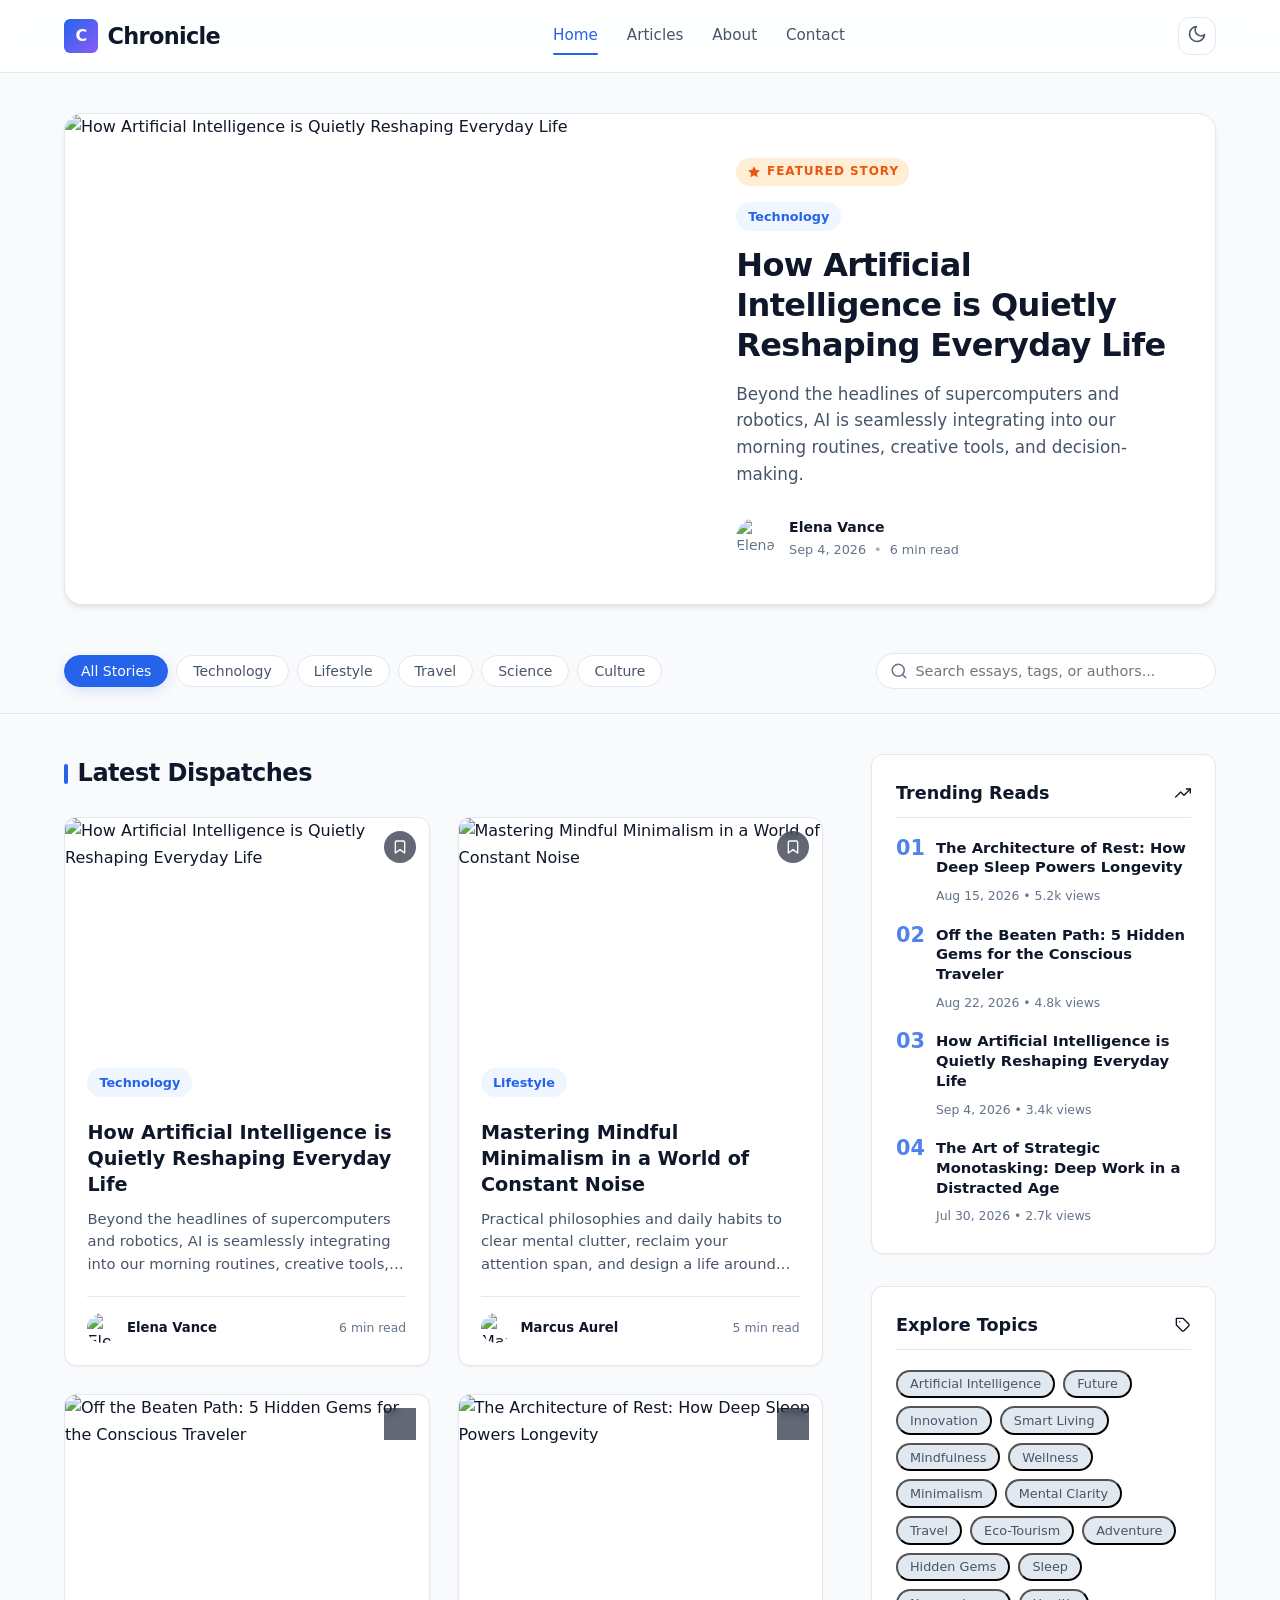
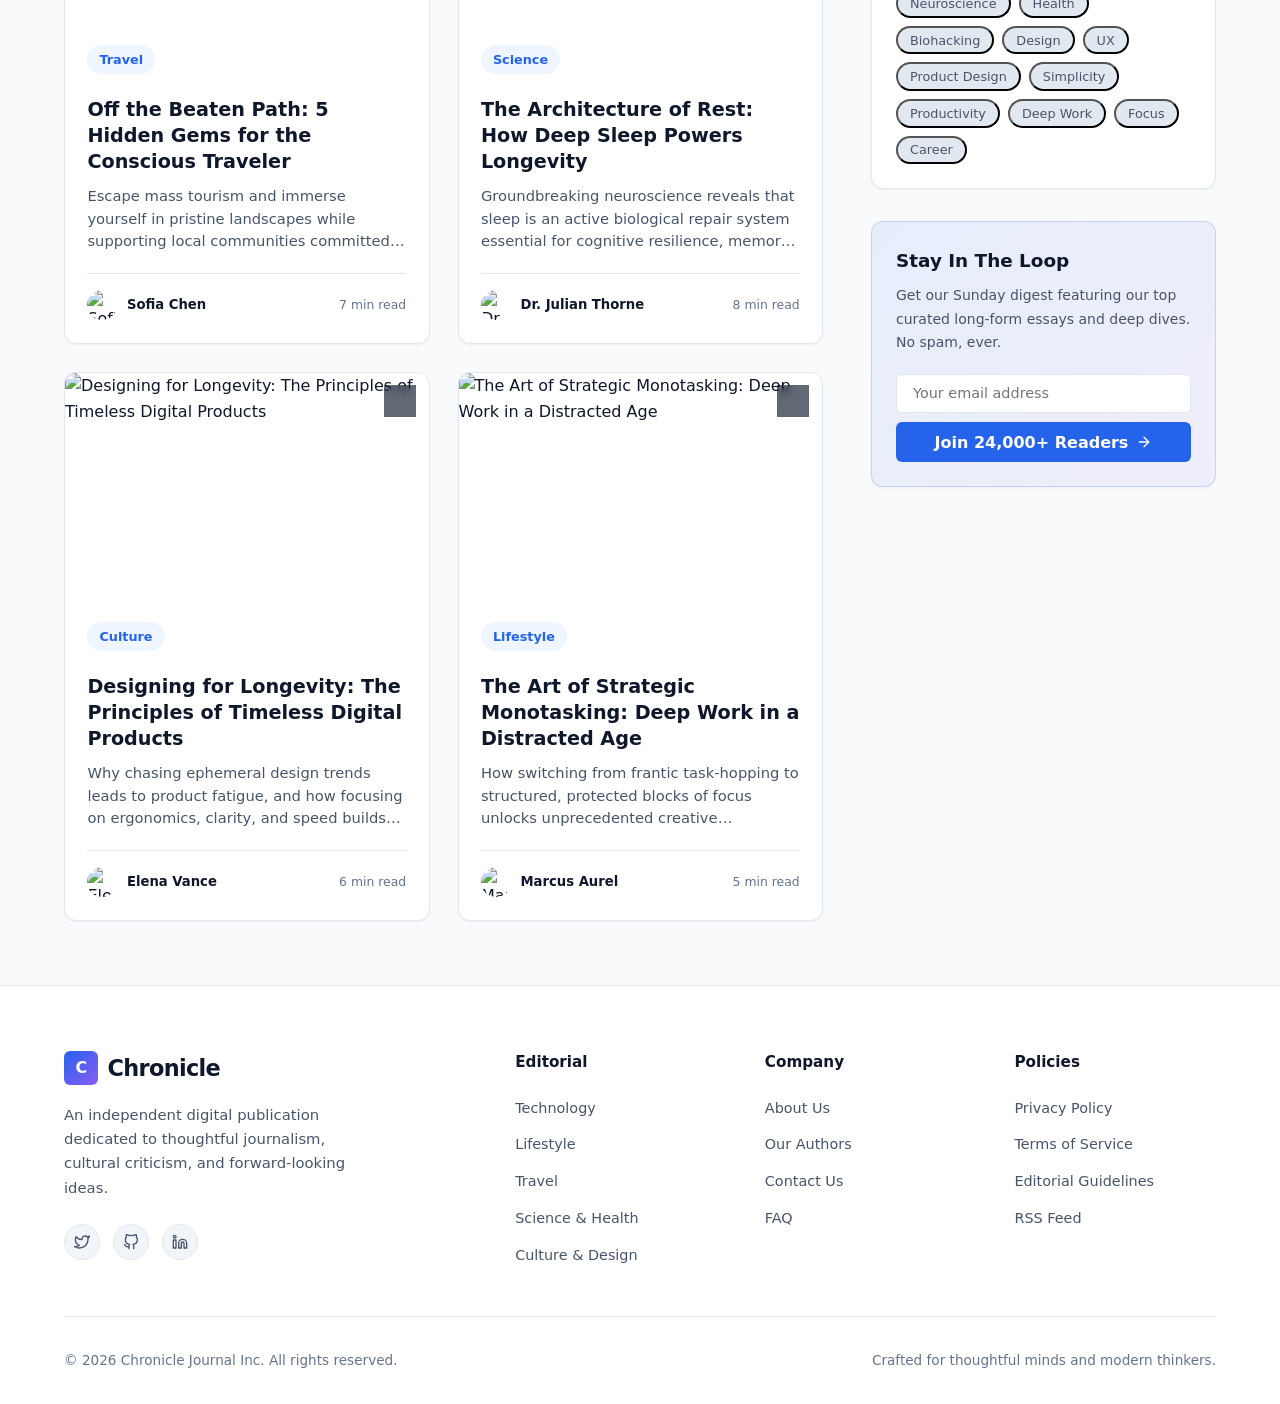
==== index.html @ 24507520 "Initial commit: Chronicle general blog website" ====
<!DOCTYPE html>
<html lang="en" data-theme="light">
<head>
  <meta charset="UTF-8" />
  <meta name="viewport" content="width=device-width, initial-scale=1.0" />
  <meta name="description" content="Chronicle — A modern digital publication exploring technology, mindful lifestyle, science, and conscious culture." />
  <title>Chronicle — Perspectives on Ideas, Culture & Future Living</title>
  <link rel="stylesheet" href="css/style.css" />
</head>
<body>
  <!-- Reading Progress Bar (Global) -->
  <div class="reading-progress-container">
    <div id="reading-progress-bar" class="reading-progress-bar"></div>
  </div>

  <!-- Site Header -->
  <header class="site-header">
    <div class="container header-inner">
      <a href="index.html" class="site-logo">
        <span class="logo-badge">C</span>
        <span>Chronicle</span>
      </a>

      <!-- Desktop & Mobile Navigation Menu -->
      <nav id="nav-menu" class="nav-menu">
        <a href="index.html" class="nav-link active">Home</a>
        <a href="#articles" class="nav-link">Articles</a>
        <a href="about.html" class="nav-link">About</a>
        <a href="contact.html" class="nav-link">Contact</a>
      </nav>

      <!-- Action Buttons -->
      <div class="header-actions">
        <!-- Theme Toggle Button -->
        <button id="theme-toggle" class="icon-btn" title="Toggle light/dark theme" aria-label="Toggle light or dark theme">
          <span class="theme-icon">
            <svg width="20" height="20" viewBox="0 0 24 24" fill="none" stroke="currentColor" stroke-width="2" stroke-linecap="round" stroke-linejoin="round">
              <path d="M21 12.79A9 9 0 1 1 11.21 3 7 7 0 0 0 21 12.79z"></path>
            </svg>
          </span>
        </button>

        <!-- Mobile Menu Toggle Button -->
        <button id="mobile-menu-btn" class="icon-btn mobile-menu-toggle" aria-label="Toggle mobile menu" aria-expanded="false">
          <svg width="20" height="20" viewBox="0 0 24 24" fill="none" stroke="currentColor" stroke-width="2" stroke-linecap="round" stroke-linejoin="round">
            <line x1="3" y1="12" x2="21" y2="12"></line>
            <line x1="3" y1="6" x2="21" y2="6"></line>
            <line x1="3" y1="18" x2="21" y2="18"></line>
          </svg>
        </button>
      </div>
    </div>
  </header>

  <!-- Hero Spotlight Section -->
  <main>
    <section class="hero-section">
      <div class="container" id="hero-spotlight">
        <!-- Injected via JavaScript from BLOG_POSTS -->
      </div>
    </section>

    <!-- Filter & Search Section -->
    <section class="filter-section" id="articles">
      <div class="container filter-wrapper">
        <!-- Category Filter Tabs -->
        <div class="category-nav">
          <button class="category-tab active" data-category="all">All Stories</button>
          <button class="category-tab" data-category="technology">Technology</button>
          <button class="category-tab" data-category="lifestyle">Lifestyle</button>
          <button class="category-tab" data-category="travel">Travel</button>
          <button class="category-tab" data-category="science">Science</button>
          <button class="category-tab" data-category="culture">Culture</button>
        </div>

        <!-- Search Bar -->
        <div class="search-box">
          <svg width="18" height="18" viewBox="0 0 24 24" fill="none" stroke="currentColor" stroke-width="2" stroke-linecap="round" stroke-linejoin="round">
            <circle cx="11" cy="11" r="8"></circle>
            <line x1="21" y1="21" x2="16.65" y2="16.65"></line>
          </svg>
          <input type="text" id="search-input" class="search-input" placeholder="Search essays, tags, or authors..." />
        </div>
      </div>
    </section>

    <!-- Main Content Layout (Grid + Sidebar) -->
    <section class="content-section">
      <div class="container main-layout">
        <!-- Articles Column -->
        <div class="articles-column">
          <div class="section-header">
            <h2 class="section-title">Latest Dispatches</h2>
          </div>

          <!-- Dynamic Posts Grid -->
          <div id="posts-grid" class="posts-grid">
            <!-- Rendered by app.js -->
          </div>
        </div>

        <!-- Sidebar Widgets -->
        <aside class="sidebar">
          <!-- Trending Stories Widget -->
          <div class="widget">
            <h3 class="widget-title">
              <span>Trending Reads</span>
              <svg width="16" height="16" viewBox="0 0 24 24" fill="none" stroke="currentColor" stroke-width="2" stroke-linecap="round" stroke-linejoin="round">
                <polyline points="23 6 13.5 15.5 8.5 10.5 1 18"></polyline>
                <polyline points="17 6 23 6 23 12"></polyline>
              </svg>
            </h3>
            <ul id="trending-list" class="trending-list">
              <!-- Rendered by app.js -->
            </ul>
          </div>

          <!-- Explore Topics / Tags Cloud -->
          <div class="widget">
            <h3 class="widget-title">
              <span>Explore Topics</span>
              <svg width="16" height="16" viewBox="0 0 24 24" fill="none" stroke="currentColor" stroke-width="2" stroke-linecap="round" stroke-linejoin="round">
                <path d="M20.59 13.41l-7.17 7.17a2 2 0 0 1-2.83 0L2 12V2h10l8.59 8.59a2 2 0 0 1 0 2.82z"></path>
                <line x1="7" y1="7" x2="7.01" y2="7"></line>
              </svg>
            </h3>
            <div id="tags-cloud" class="tags-cloud">
              <!-- Rendered by app.js -->
            </div>
          </div>

          <!-- Newsletter Signup Widget -->
          <div class="widget newsletter-widget">
            <h3>Stay In The Loop</h3>
            <p>Get our Sunday digest featuring our top curated long-form essays and deep dives. No spam, ever.</p>
            <form class="newsletter-form">
              <input type="email" class="newsletter-input" placeholder="Your email address" required />
              <button type="submit" class="btn-primary">
                <span>Join 24,000+ Readers</span>
                <svg width="16" height="16" viewBox="0 0 24 24" fill="none" stroke="currentColor" stroke-width="2" stroke-linecap="round" stroke-linejoin="round">
                  <line x1="5" y1="12" x2="19" y2="12"></line>
                  <polyline points="12 5 19 12 12 19"></polyline>
                </svg>
              </button>
            </form>
          </div>
        </aside>
      </div>
    </section>
  </main>

  <!-- Scroll to Top Floating Button -->
  <button id="scroll-top-btn" class="scroll-top-btn" title="Back to top" aria-label="Back to top">
    <svg width="20" height="20" viewBox="0 0 24 24" fill="none" stroke="currentColor" stroke-width="2.5" stroke-linecap="round" stroke-linejoin="round">
      <polyline points="18 15 12 9 6 15"></polyline>
    </svg>
  </button>

  <!-- Site Footer -->
  <footer class="site-footer">
    <div class="container">
      <div class="footer-grid">
        <div class="footer-brand">
          <a href="index.html" class="site-logo">
            <span class="logo-badge">C</span>
            <span>Chronicle</span>
          </a>
          <p>An independent digital publication dedicated to thoughtful journalism, cultural criticism, and forward-looking ideas.</p>
          <div class="social-links">
            <a href="#" class="social-link" aria-label="Twitter">
              <svg width="16" height="16" viewBox="0 0 24 24" fill="none" stroke="currentColor" stroke-width="2" stroke-linecap="round" stroke-linejoin="round"><path d="M23 3a10.9 10.9 0 0 1-3.14 1.53 4.48 4.48 0 0 0-7.86 3v1A10.66 10.66 0 0 1 3 4s-4 9 5 13a11.64 11.64 0 0 1-7 2c9 5 20 0 20-11.5a4.5 4.5 0 0 0-.08-.83A7.72 7.72 0 0 0 23 3z"></path></svg>
            </a>
            <a href="#" class="social-link" aria-label="GitHub">
              <svg width="16" height="16" viewBox="0 0 24 24" fill="none" stroke="currentColor" stroke-width="2" stroke-linecap="round" stroke-linejoin="round"><path d="M9 19c-5 1.5-5-2.5-7-3m14 6v-3.87a3.37 3.37 0 0 0-.94-2.61c3.14-.35 6.44-1.54 6.44-7A5.44 5.44 0 0 0 20 4.77 5.07 5.07 0 0 0 19.91 1S18.73.65 16 2.48a13.38 13.38 0 0 0-7 0C6.27.65 5.09 1 5.09 1A5.07 5.07 0 0 0 5 4.77a5.44 5.44 0 0 0-1.5 3.78c0 5.42 3.3 6.61 6.44 7A3.37 3.37 0 0 0 9 18.13V22"></path></svg>
            </a>
            <a href="#" class="social-link" aria-label="LinkedIn">
              <svg width="16" height="16" viewBox="0 0 24 24" fill="none" stroke="currentColor" stroke-width="2" stroke-linecap="round" stroke-linejoin="round"><path d="M16 8a6 6 0 0 1 6 6v7h-4v-7a2 2 0 0 0-2-2 2 2 0 0 0-2 2v7h-4v-7a6 6 0 0 1 6-6z"></path><rect x="2" y="9" width="4" height="12"></rect><circle cx="4" cy="4" r="2"></circle></svg>
            </a>
          </div>
        </div>

        <div class="footer-col">
          <h4>Editorial</h4>
          <ul class="footer-links">
            <li><a href="index.html#articles">Technology</a></li>
            <li><a href="index.html#articles">Lifestyle</a></li>
            <li><a href="index.html#articles">Travel</a></li>
            <li><a href="index.html#articles">Science & Health</a></li>
            <li><a href="index.html#articles">Culture & Design</a></li>
          </ul>
        </div>

        <div class="footer-col">
          <h4>Company</h4>
          <ul class="footer-links">
            <li><a href="about.html">About Us</a></li>
            <li><a href="about.html#team">Our Authors</a></li>
            <li><a href="contact.html">Contact Us</a></li>
            <li><a href="contact.html#faq">FAQ</a></li>
          </ul>
        </div>

        <div class="footer-col">
          <h4>Policies</h4>
          <ul class="footer-links">
            <li><a href="#">Privacy Policy</a></li>
            <li><a href="#">Terms of Service</a></li>
            <li><a href="#">Editorial Guidelines</a></li>
            <li><a href="#">RSS Feed</a></li>
          </ul>
        </div>
      </div>

      <div class="footer-bottom">
        <p>© 2026 Chronicle Journal Inc. All rights reserved.</p>
        <p>Crafted for thoughtful minds and modern thinkers.</p>
      </div>
    </div>
  </footer>

  <!-- Scripts -->
  <script src="js/posts-data.js"></script>
  <script src="js/app.js"></script>
</body>
</html>
---- css/style.css ----
/* ==========================================================================
   CHRONICLE - MODERN BLOG DESIGN SYSTEM & STYLESHEET
   ========================================================================== */

/* --------------------------------------------------------------------------
   1. CSS Custom Properties / Color Tokens
   -------------------------------------------------------------------------- */
:root {
  /* Light Theme (Default) */
  --bg-primary: #f8fafc;
  --bg-secondary: #ffffff;
  --bg-card: #ffffff;
  --bg-elevated: #f1f5f9;
  --bg-input: #ffffff;
  --bg-tag: #e2e8f0;
  
  --text-primary: #0f172a;
  --text-secondary: #475569;
  --text-muted: #64748b;
  --text-light: #94a3b8;
  
  --border-color: #e2e8f0;
  --border-subtle: #cbd5e1;
  --border-focus: #3b82f6;

  --accent: #2563eb;
  --accent-hover: #1d4ed8;
  --accent-subtle: #eff6ff;
  --accent-glow: rgba(37, 99, 235, 0.15);
  
  --success: #10b981;
  --warning: #f59e0b;

  --shadow-sm: 0 1px 2px 0 rgba(0, 0, 0, 0.05);
  --shadow-md: 0 4px 6px -1px rgba(0, 0, 0, 0.08), 0 2px 4px -2px rgba(0, 0, 0, 0.05);
  --shadow-lg: 0 10px 25px -3px rgba(0, 0, 0, 0.08), 0 4px 6px -4px rgba(0, 0, 0, 0.04);
  --shadow-hover: 0 20px 25px -5px rgba(0, 0, 0, 0.1), 0 8px 10px -6px rgba(0, 0, 0, 0.05);

  --font-sans: system-ui, -apple-system, BlinkMacSystemFont, 'Segoe UI', Roboto, Helvetica, Arial, sans-serif;
  --font-serif: 'Georgia', Cambria, 'Times New Roman', Times, serif;
  --font-mono: ui-monospace, SFMono-Regular, Menlo, Monaco, Consolas, monospace;

  --radius-sm: 6px;
  --radius-md: 12px;
  --radius-lg: 18px;
  --radius-full: 9999px;

  --transition-fast: 0.15s ease;
  --transition-normal: 0.25s ease;
}

[data-theme="dark"] {
  --bg-primary: #0b0f17;
  --bg-secondary: #111827;
  --bg-card: #141c2e;
  --bg-elevated: #1e293b;
  --bg-input: #1b2438;
  --bg-tag: #243048;

  --text-primary: #f8fafc;
  --text-secondary: #cbd5e1;
  --text-muted: #94a3b8;
  --text-light: #64748b;

  --border-color: #1e293b;
  --border-subtle: #334155;
  --border-focus: #60a5fa;

  --accent: #3b82f6;
  --accent-hover: #60a5fa;
  --accent-subtle: rgba(59, 130, 246, 0.15);
  --accent-glow: rgba(59, 130, 246, 0.25);

  --shadow-sm: 0 1px 2px 0 rgba(0, 0, 0, 0.4);
  --shadow-md: 0 4px 6px -1px rgba(0, 0, 0, 0.5);
  --shadow-lg: 0 10px 25px -3px rgba(0, 0, 0, 0.6);
  --shadow-hover: 0 20px 25px -5px rgba(0, 0, 0, 0.7);
}

/* --------------------------------------------------------------------------
   2. Reset & Base Typography
   -------------------------------------------------------------------------- */
*, *::before, *::after {
  box-sizing: border-box;
  margin: 0;
  padding: 0;
}

html {
  font-size: 16px;
  scroll-behavior: smooth;
}

body {
  font-family: var(--font-sans);
  background-color: var(--bg-primary);
  color: var(--text-primary);
  line-height: 1.65;
  min-height: 100vh;
  display: flex;
  flex-direction: column;
  transition: background-color var(--transition-normal), color var(--transition-normal);
  -webkit-font-smoothing: antialiased;
}

a {
  color: inherit;
  text-decoration: none;
  transition: color var(--transition-fast);
}

img {
  max-width: 100%;
  height: auto;
  display: block;
}

button, input, textarea {
  font-family: inherit;
  font-size: inherit;
  color: inherit;
}

/* Container */
.container {
  width: 100%;
  max-width: 1200px;
  margin-left: auto;
  margin-right: auto;
  padding-left: 1.5rem;
  padding-right: 1.5rem;
}

/* --------------------------------------------------------------------------
   3. Header & Navigation
   -------------------------------------------------------------------------- */
.reading-progress-container {
  position: fixed;
  top: 0;
  left: 0;
  width: 100%;
  height: 4px;
  background: transparent;
  z-index: 1001;
}

.reading-progress-bar {
  height: 100%;
  width: 0%;
  background: linear-gradient(90deg, var(--accent), #ec4899);
  transition: width 0.1s linear;
}

.site-header {
  position: sticky;
  top: 0;
  background: rgba(255, 255, 255, 0.85);
  backdrop-filter: blur(12px);
  -webkit-backdrop-filter: blur(12px);
  border-bottom: 1px solid var(--border-color);
  z-index: 1000;
  transition: background-color var(--transition-normal), border-color var(--transition-normal);
}

[data-theme="dark"] .site-header {
  background: rgba(11, 15, 23, 0.85);
}

.header-inner {
  display: flex;
  align-items: center;
  justify-content: space-between;
  height: 72px;
}

/* Logo */
.site-logo {
  display: flex;
  align-items: center;
  gap: 0.6rem;
  font-size: 1.4rem;
  font-weight: 800;
  letter-spacing: -0.03em;
  color: var(--text-primary);
}

.logo-badge {
  display: inline-flex;
  align-items: center;
  justify-content: center;
  width: 34px;
  height: 34px;
  background: linear-gradient(135deg, var(--accent), #8b5cf6);
  color: white;
  border-radius: var(--radius-sm);
  font-weight: 900;
  font-size: 1rem;
}

/* Nav Links */
.nav-menu {
  display: flex;
  align-items: center;
  gap: 1.8rem;
  list-style: none;
}

.nav-link {
  font-size: 0.95rem;
  font-weight: 500;
  color: var(--text-secondary);
  position: relative;
  padding: 0.4rem 0;
}

.nav-link:hover, .nav-link.active {
  color: var(--accent);
}

.nav-link.active::after {
  content: '';
  position: absolute;
  bottom: 0;
  left: 0;
  right: 0;
  height: 2px;
  background-color: var(--accent);
  border-radius: var(--radius-full);
}

/* Header Actions */
.header-actions {
  display: flex;
  align-items: center;
  gap: 0.9rem;
}

.icon-btn {
  background: var(--bg-card);
  border: 1px solid var(--border-color);
  color: var(--text-secondary);
  width: 38px;
  height: 38px;
  border-radius: var(--radius-md);
  display: inline-flex;
  align-items: center;
  justify-content: center;
  cursor: pointer;
  transition: all var(--transition-fast);
}

.icon-btn:hover {
  color: var(--text-primary);
  border-color: var(--border-subtle);
  background: var(--bg-elevated);
}

.mobile-menu-toggle {
  display: none;
}

/* --------------------------------------------------------------------------
   4. Hero Spotlight Section
   -------------------------------------------------------------------------- */
.hero-section {
  padding: 2.5rem 0 1.5rem;
}

.hero-card {
  background: var(--bg-card);
  border: 1px solid var(--border-color);
  border-radius: var(--radius-lg);
  overflow: hidden;
  display: grid;
  grid-template-columns: 1.2fr 1fr;
  box-shadow: var(--shadow-md);
  transition: box-shadow var(--transition-normal), transform var(--transition-normal);
}

.hero-card:hover {
  box-shadow: var(--shadow-hover);
}

.hero-img-wrap {
  position: relative;
  overflow: hidden;
  min-height: 380px;
}

.hero-img-wrap img {
  width: 100%;
  height: 100%;
  object-fit: cover;
  transition: transform 0.6s cubic-bezier(0.16, 1, 0.3, 1);
}

.hero-card:hover .hero-img-wrap img {
  transform: scale(1.03);
}

.hero-content {
  padding: 2.75rem;
  display: flex;
  flex-direction: column;
  justify-content: center;
}

.featured-pill {
  display: inline-flex;
  align-items: center;
  gap: 0.4rem;
  font-size: 0.75rem;
  text-transform: uppercase;
  letter-spacing: 0.08em;
  font-weight: 700;
  color: #ea580c;
  background: #ffedd5;
  padding: 0.25rem 0.65rem;
  border-radius: var(--radius-full);
  margin-bottom: 1rem;
  width: fit-content;
}

[data-theme="dark"] .featured-pill {
  color: #fdba74;
  background: rgba(234, 88, 12, 0.2);
}

.category-badge {
  display: inline-block;
  font-size: 0.8rem;
  font-weight: 600;
  padding: 0.25rem 0.75rem;
  border-radius: var(--radius-full);
  background: var(--accent-subtle);
  color: var(--accent);
  margin-bottom: 0.85rem;
  width: fit-content;
}

.hero-title {
  font-size: clamp(1.6rem, 2.5vw, 2.25rem);
  font-weight: 800;
  line-height: 1.25;
  letter-spacing: -0.02em;
  margin-bottom: 1rem;
  color: var(--text-primary);
}

.hero-title a:hover {
  color: var(--accent);
}

.hero-excerpt {
  font-size: 1.05rem;
  color: var(--text-secondary);
  line-height: 1.6;
  margin-bottom: 1.75rem;
}

/* Post Metadata */
.post-meta {
  display: flex;
  align-items: center;
  gap: 0.8rem;
  font-size: 0.875rem;
  color: var(--text-muted);
}

.author-avatar {
  width: 40px;
  height: 40px;
  border-radius: 50%;
  object-fit: cover;
}

.author-info {
  display: flex;
  flex-direction: column;
}

.author-name {
  font-weight: 600;
  color: var(--text-primary);
}

.meta-details {
  display: flex;
  align-items: center;
  gap: 0.5rem;
  font-size: 0.8rem;
}

.meta-dot {
  opacity: 0.6;
}

/* --------------------------------------------------------------------------
   5. Search & Category Filters
   -------------------------------------------------------------------------- */
.filter-section {
  padding: 1.5rem 0;
  border-bottom: 1px solid var(--border-color);
  margin-bottom: 2.5rem;
}

.filter-wrapper {
  display: flex;
  align-items: center;
  justify-content: space-between;
  flex-wrap: wrap;
  gap: 1.25rem;
}

.category-nav {
  display: flex;
  align-items: center;
  gap: 0.5rem;
  flex-wrap: wrap;
}

.category-tab {
  background: var(--bg-card);
  border: 1px solid var(--border-color);
  color: var(--text-secondary);
  padding: 0.45rem 1rem;
  border-radius: var(--radius-full);
  font-size: 0.875rem;
  font-weight: 500;
  cursor: pointer;
  transition: all var(--transition-fast);
}

.category-tab:hover {
  color: var(--text-primary);
  border-color: var(--border-subtle);
  background: var(--bg-elevated);
}

.category-tab.active {
  background: var(--accent);
  color: #ffffff;
  border-color: var(--accent);
  box-shadow: 0 4px 12px var(--accent-glow);
}

/* Search Box */
.search-box {
  position: relative;
  min-width: 280px;
  max-width: 340px;
  flex-grow: 1;
}

.search-box svg {
  position: absolute;
  left: 0.9rem;
  top: 50%;
  transform: translateY(-50%);
  color: var(--text-muted);
  pointer-events: none;
}

.search-input {
  width: 100%;
  padding: 0.55rem 1rem 0.55rem 2.4rem;
  border-radius: var(--radius-full);
  background: var(--bg-input);
  border: 1px solid var(--border-color);
  color: var(--text-primary);
  font-size: 0.9rem;
  outline: none;
  transition: border-color var(--transition-fast), box-shadow var(--transition-fast);
}

.search-input:focus {
  border-color: var(--border-focus);
  box-shadow: 0 0 0 3px var(--accent-glow);
}

/* --------------------------------------------------------------------------
   6. Main Content Layout (Grid + Sidebar)
   -------------------------------------------------------------------------- */
.main-layout {
  display: grid;
  grid-template-columns: 2.2fr 1fr;
  gap: 3rem;
  padding-bottom: 4rem;
}

.section-header {
  display: flex;
  align-items: center;
  justify-content: space-between;
  margin-bottom: 1.5rem;
}

.section-title {
  font-size: 1.5rem;
  font-weight: 800;
  letter-spacing: -0.02em;
  color: var(--text-primary);
  display: flex;
  align-items: center;
  gap: 0.6rem;
}

.section-title::before {
  content: '';
  display: inline-block;
  width: 4px;
  height: 20px;
  background: var(--accent);
  border-radius: 2px;
}

/* Article Cards Grid */
.posts-grid {
  display: grid;
  grid-template-columns: repeat(2, 1fr);
  gap: 1.75rem;
}

.post-card {
  background: var(--bg-card);
  border: 1px solid var(--border-color);
  border-radius: var(--radius-md);
  overflow: hidden;
  display: flex;
  flex-direction: column;
  box-shadow: var(--shadow-sm);
  transition: transform var(--transition-normal), box-shadow var(--transition-normal), border-color var(--transition-normal);
}

.post-card:hover {
  transform: translateY(-4px);
  box-shadow: var(--shadow-hover);
  border-color: var(--border-subtle);
}

.card-img-wrap {
  position: relative;
  aspect-ratio: 16 / 10;
  overflow: hidden;
}

.card-img-wrap img {
  width: 100%;
  height: 100%;
  object-fit: cover;
  transition: transform 0.5s ease;
}

.post-card:hover .card-img-wrap img {
  transform: scale(1.04);
}

.card-bookmark-btn {
  position: absolute;
  top: 0.8rem;
  right: 0.8rem;
  background: rgba(15, 23, 42, 0.65);
  backdrop-filter: blur(4px);
  color: #ffffff;
  border: none;
  width: 32px;
  height: 32px;
  border-radius: 50%;
  display: flex;
  align-items: center;
  justify-content: center;
  cursor: pointer;
  transition: all var(--transition-fast);
}

.card-bookmark-btn:hover {
  background: rgba(15, 23, 42, 0.9);
  transform: scale(1.1);
}

.card-bookmark-btn.bookmarked {
  color: #f59e0b;
  background: rgba(15, 23, 42, 0.9);
}

.card-body {
  padding: 1.4rem;
  display: flex;
  flex-direction: column;
  flex-grow: 1;
}

.card-title {
  font-size: 1.2rem;
  font-weight: 700;
  line-height: 1.35;
  margin: 0.6rem 0 0.6rem;
  color: var(--text-primary);
}

.card-title a:hover {
  color: var(--accent);
}

.card-excerpt {
  font-size: 0.92rem;
  color: var(--text-secondary);
  line-height: 1.55;
  margin-bottom: 1.25rem;
  flex-grow: 1;
  display: -webkit-box;
  -webkit-line-clamp: 3;
  -webkit-box-orient: vertical;
  overflow: hidden;
}

.card-footer {
  display: flex;
  align-items: center;
  justify-content: space-between;
  padding-top: 1rem;
  border-top: 1px solid var(--border-color);
}

.card-author {
  display: flex;
  align-items: center;
  gap: 0.6rem;
}

.card-author img {
  width: 30px;
  height: 30px;
  border-radius: 50%;
  object-fit: cover;
}

.card-author-name {
  font-size: 0.825rem;
  font-weight: 600;
  color: var(--text-primary);
}

.card-date {
  font-size: 0.775rem;
  color: var(--text-muted);
}

/* Empty State */
.empty-state {
  grid-column: 1 / -1;
  text-align: center;
  padding: 4rem 2rem;
  background: var(--bg-card);
  border: 1px dashed var(--border-color);
  border-radius: var(--radius-md);
}

.empty-state h3 {
  font-size: 1.25rem;
  margin-bottom: 0.5rem;
}

.empty-state p {
  color: var(--text-muted);
}

/* --------------------------------------------------------------------------
   7. Sidebar Widgets
   -------------------------------------------------------------------------- */
.sidebar {
  display: flex;
  flex-direction: column;
  gap: 2rem;
}

.widget {
  background: var(--bg-card);
  border: 1px solid var(--border-color);
  border-radius: var(--radius-md);
  padding: 1.5rem;
  box-shadow: var(--shadow-sm);
}

.widget-title {
  font-size: 1.1rem;
  font-weight: 700;
  margin-bottom: 1.2rem;
  padding-bottom: 0.6rem;
  border-bottom: 1px solid var(--border-color);
  color: var(--text-primary);
  display: flex;
  align-items: center;
  justify-content: space-between;
}

/* Trending List */
.trending-list {
  list-style: none;
  display: flex;
  flex-direction: column;
  gap: 1rem;
}

.trending-item {
  display: flex;
  gap: 1rem;
  align-items: flex-start;
}

.trending-num {
  font-size: 1.3rem;
  font-weight: 800;
  color: var(--accent);
  opacity: 0.8;
  line-height: 1;
  min-width: 24px;
}

.trending-text h4 {
  font-size: 0.92rem;
  font-weight: 600;
  line-height: 1.35;
  margin-bottom: 0.3rem;
}

.trending-text h4 a:hover {
  color: var(--accent);
}

.trending-text span {
  font-size: 0.775rem;
  color: var(--text-muted);
}

/* Tags Cloud */
.tags-cloud {
  display: flex;
  flex-wrap: wrap;
  gap: 0.5rem;
}

.tag-badge {
  background: var(--bg-tag);
  color: var(--text-secondary);
  font-size: 0.8rem;
  font-weight: 500;
  padding: 0.3rem 0.75rem;
  border-radius: var(--radius-full);
  transition: all var(--transition-fast);
  cursor: pointer;
}

.tag-badge:hover {
  background: var(--accent);
  color: #ffffff;
}

/* Newsletter Box */
.newsletter-widget {
  background: linear-gradient(135deg, rgba(37, 99, 235, 0.08), rgba(139, 92, 246, 0.08));
  border: 1px solid rgba(37, 99, 235, 0.2);
}

.newsletter-widget h3 {
  font-size: 1.15rem;
  font-weight: 700;
  margin-bottom: 0.5rem;
}

.newsletter-widget p {
  font-size: 0.875rem;
  color: var(--text-secondary);
  margin-bottom: 1.25rem;
}

.newsletter-form {
  display: flex;
  flex-direction: column;
  gap: 0.6rem;
}

.newsletter-input {
  width: 100%;
  padding: 0.65rem 1rem;
  border-radius: var(--radius-sm);
  background: var(--bg-input);
  border: 1px solid var(--border-color);
  font-size: 0.9rem;
  outline: none;
}

.newsletter-input:focus {
  border-color: var(--border-focus);
}

.btn-primary {
  display: inline-flex;
  align-items: center;
  justify-content: center;
  gap: 0.5rem;
  background: var(--accent);
  color: #ffffff;
  border: none;
  font-weight: 600;
  padding: 0.65rem 1.25rem;
  border-radius: var(--radius-sm);
  cursor: pointer;
  transition: background var(--transition-fast), transform var(--transition-fast);
}

.btn-primary:hover {
  background: var(--accent-hover);
  transform: translateY(-1px);
}

/* --------------------------------------------------------------------------
   8. Single Post Page Layout
   -------------------------------------------------------------------------- */
.post-header-section {
  padding: 3rem 0 1.5rem;
  max-width: 820px;
  margin: 0 auto;
  text-align: center;
}

.breadcrumbs {
  display: flex;
  align-items: center;
  justify-content: center;
  gap: 0.5rem;
  font-size: 0.85rem;
  color: var(--text-muted);
  margin-bottom: 1.25rem;
}

.breadcrumbs a:hover {
  color: var(--accent);
}

.post-full-title {
  font-size: clamp(2rem, 3.5vw, 3rem);
  font-weight: 800;
  line-height: 1.2;
  letter-spacing: -0.025em;
  margin-bottom: 1.25rem;
  color: var(--text-primary);
}

.post-meta-centered {
  display: flex;
  align-items: center;
  justify-content: center;
  gap: 1.25rem;
  flex-wrap: wrap;
  margin-top: 1.5rem;
}

.post-cover-wrap {
  max-width: 1000px;
  margin: 1.5rem auto 3rem;
}

.post-cover-img {
  width: 100%;
  max-height: 520px;
  object-fit: cover;
  border-radius: var(--radius-lg);
  box-shadow: var(--shadow-lg);
}

.cover-caption {
  font-size: 0.85rem;
  color: var(--text-muted);
  text-align: center;
  margin-top: 0.75rem;
  font-style: italic;
}

/* Article Body Layout */
.post-body-layout {
  display: grid;
  grid-template-columns: 240px 1fr;
  gap: 3.5rem;
  max-width: 1040px;
  margin: 0 auto;
  padding-bottom: 4rem;
}

.post-sidebar-sticky {
  position: sticky;
  top: 96px;
  height: fit-content;
  display: flex;
  flex-direction: column;
  gap: 1.5rem;
}

.toc-card {
  background: var(--bg-card);
  border: 1px solid var(--border-color);
  border-radius: var(--radius-md);
  padding: 1.25rem;
}

.toc-title {
  font-size: 0.9rem;
  text-transform: uppercase;
  letter-spacing: 0.05em;
  font-weight: 700;
  color: var(--text-muted);
  margin-bottom: 0.85rem;
}

.toc-list {
  list-style: none;
  display: flex;
  flex-direction: column;
  gap: 0.6rem;
  font-size: 0.875rem;
}

.toc-list a {
  color: var(--text-secondary);
  display: block;
  padding: 0.2rem 0;
  border-left: 2px solid transparent;
  padding-left: 0.6rem;
}

.toc-list a:hover, .toc-list a.active {
  color: var(--accent);
  border-left-color: var(--accent);
}

.share-stack {
  display: flex;
  flex-direction: column;
  gap: 0.5rem;
}

.share-btn {
  display: flex;
  align-items: center;
  gap: 0.6rem;
  background: var(--bg-card);
  border: 1px solid var(--border-color);
  padding: 0.5rem 0.85rem;
  border-radius: var(--radius-sm);
  font-size: 0.825rem;
  font-weight: 500;
  color: var(--text-secondary);
  cursor: pointer;
  transition: all var(--transition-fast);
}

.share-btn:hover {
  background: var(--bg-elevated);
  color: var(--text-primary);
  border-color: var(--border-subtle);
}

/* Article Prose Typography */
.article-prose {
  font-size: 1.125rem;
  line-height: 1.8;
  color: var(--text-primary);
}

.article-prose p {
  margin-bottom: 1.5rem;
}

.article-prose .lead {
  font-size: 1.3rem;
  font-weight: 400;
  line-height: 1.6;
  color: var(--text-secondary);
  border-bottom: 1px solid var(--border-color);
  padding-bottom: 1.5rem;
  margin-bottom: 2rem;
}

.article-prose h2 {
  font-size: 1.65rem;
  font-weight: 700;
  letter-spacing: -0.02em;
  margin: 2.25rem 0 1rem;
  color: var(--text-primary);
  scroll-margin-top: 90px;
}

.article-prose h3 {
  font-size: 1.35rem;
  font-weight: 600;
  margin: 1.75rem 0 0.75rem;
}

.article-prose blockquote {
  border-left: 4px solid var(--accent);
  padding: 1.25rem 1.5rem;
  margin: 2rem 0;
  background: var(--bg-card);
  border-radius: 0 var(--radius-sm) var(--radius-sm) 0;
  font-style: italic;
  font-family: var(--font-serif);
  font-size: 1.2rem;
  color: var(--text-secondary);
}

.article-prose blockquote cite {
  display: block;
  font-size: 0.875rem;
  font-family: var(--font-sans);
  font-style: normal;
  color: var(--text-muted);
  margin-top: 0.5rem;
}

.article-prose ul, .article-prose ol {
  margin: 1.25rem 0 1.5rem 1.5rem;
}

.article-prose li {
  margin-bottom: 0.5rem;
}

.callout-box {
  background: var(--bg-elevated);
  border-left: 4px solid var(--accent);
  border-radius: var(--radius-sm);
  padding: 1.5rem;
  margin: 2rem 0;
}

.callout-box h4 {
  font-size: 1.05rem;
  margin-bottom: 0.75rem;
  color: var(--accent);
}

.callout-box ul {
  margin: 0 0 0 1.25rem;
}

/* Post Tags & Author Box */
.post-tags-row {
  display: flex;
  gap: 0.5rem;
  flex-wrap: wrap;
  padding: 2rem 0;
  border-top: 1px solid var(--border-color);
  border-bottom: 1px solid var(--border-color);
  margin-top: 3rem;
}

.author-bio-box {
  display: flex;
  gap: 1.5rem;
  background: var(--bg-card);
  border: 1px solid var(--border-color);
  border-radius: var(--radius-md);
  padding: 1.75rem;
  margin: 2.5rem 0;
}

.author-bio-avatar {
  width: 72px;
  height: 72px;
  border-radius: 50%;
  object-fit: cover;
  flex-shrink: 0;
}

.author-bio-info h4 {
  font-size: 1.15rem;
  font-weight: 700;
  margin-bottom: 0.25rem;
}

.author-bio-role {
  font-size: 0.85rem;
  color: var(--accent);
  font-weight: 500;
  margin-bottom: 0.6rem;
}

.author-bio-desc {
  font-size: 0.95rem;
  color: var(--text-secondary);
  line-height: 1.5;
}

/* --------------------------------------------------------------------------
   9. Comments Section
   -------------------------------------------------------------------------- */
.comments-section {
  margin-top: 3rem;
  padding-top: 2.5rem;
  border-top: 1px solid var(--border-color);
}

.comments-header {
  display: flex;
  align-items: center;
  justify-content: space-between;
  margin-bottom: 2rem;
}

.comments-list {
  display: flex;
  flex-direction: column;
  gap: 1.5rem;
  margin-bottom: 2.5rem;
}

.comment-item {
  display: flex;
  gap: 1rem;
  background: var(--bg-card);
  border: 1px solid var(--border-color);
  border-radius: var(--radius-md);
  padding: 1.25rem;
}

.comment-avatar {
  width: 44px;
  height: 44px;
  border-radius: 50%;
  object-fit: cover;
  flex-shrink: 0;
}

.comment-content {
  flex-grow: 1;
}

.comment-meta {
  display: flex;
  align-items: center;
  gap: 0.75rem;
  margin-bottom: 0.4rem;
}

.comment-author-name {
  font-weight: 600;
  font-size: 0.95rem;
  color: var(--text-primary);
}

.comment-date {
  font-size: 0.8rem;
  color: var(--text-muted);
}

.comment-text {
  font-size: 0.95rem;
  color: var(--text-secondary);
  line-height: 1.5;
}

/* Comment Form */
.comment-form {
  background: var(--bg-card);
  border: 1px solid var(--border-color);
  border-radius: var(--radius-md);
  padding: 1.75rem;
}

.form-title {
  font-size: 1.2rem;
  font-weight: 700;
  margin-bottom: 1.25rem;
}

.form-group {
  margin-bottom: 1.25rem;
}

.form-label {
  display: block;
  font-size: 0.85rem;
  font-weight: 600;
  margin-bottom: 0.4rem;
  color: var(--text-secondary);
}

.form-input, .form-textarea {
  width: 100%;
  padding: 0.65rem 1rem;
  border-radius: var(--radius-sm);
  background: var(--bg-input);
  border: 1px solid var(--border-color);
  color: var(--text-primary);
  font-size: 0.95rem;
  outline: none;
  transition: border-color var(--transition-fast);
}

.form-input:focus, .form-textarea:focus {
  border-color: var(--border-focus);
}

.form-textarea {
  resize: vertical;
  min-height: 110px;
}

/* --------------------------------------------------------------------------
   10. About & Contact Pages
   -------------------------------------------------------------------------- */
.page-hero {
  padding: 4rem 0 2rem;
  text-align: center;
  max-width: 760px;
  margin: 0 auto;
}

.page-hero-title {
  font-size: clamp(2rem, 3.5vw, 2.75rem);
  font-weight: 800;
  letter-spacing: -0.025em;
  margin-bottom: 1rem;
}

.page-hero-subtitle {
  font-size: 1.15rem;
  color: var(--text-secondary);
  line-height: 1.6;
}

.about-grid {
  display: grid;
  grid-template-columns: repeat(3, 1fr);
  gap: 2rem;
  margin: 3rem 0;
}

.stat-card {
  background: var(--bg-card);
  border: 1px solid var(--border-color);
  border-radius: var(--radius-md);
  padding: 2rem;
  text-align: center;
}

.stat-num {
  font-size: 2.75rem;
  font-weight: 800;
  color: var(--accent);
  line-height: 1;
  margin-bottom: 0.5rem;
}

.stat-label {
  color: var(--text-muted);
  font-weight: 600;
  font-size: 0.95rem;
}

.team-grid {
  display: grid;
  grid-template-columns: repeat(3, 1fr);
  gap: 2rem;
  margin: 3rem 0 5rem;
}

.team-card {
  background: var(--bg-card);
  border: 1px solid var(--border-color);
  border-radius: var(--radius-md);
  padding: 1.75rem;
  text-align: center;
  display: flex;
  flex-direction: column;
  align-items: center;
}

.team-avatar {
  width: 90px;
  height: 90px;
  border-radius: 50%;
  object-fit: cover;
  margin-bottom: 1rem;
  border: 3px solid var(--border-color);
}

.team-name {
  font-size: 1.1rem;
  font-weight: 700;
  margin-bottom: 0.2rem;
}

.team-role {
  color: var(--accent);
  font-size: 0.85rem;
  font-weight: 500;
  margin-bottom: 0.75rem;
}

.team-bio {
  font-size: 0.875rem;
  color: var(--text-secondary);
  line-height: 1.5;
}

/* Contact Layout */
.contact-layout {
  display: grid;
  grid-template-columns: 1.2fr 1fr;
  gap: 3.5rem;
  margin: 3rem 0 5rem;
}

.faq-accordion {
  display: flex;
  flex-direction: column;
  gap: 1rem;
}

.faq-item {
  background: var(--bg-card);
  border: 1px solid var(--border-color);
  border-radius: var(--radius-md);
  overflow: hidden;
}

.faq-question {
  width: 100%;
  padding: 1.2rem;
  display: flex;
  align-items: center;
  justify-content: space-between;
  background: none;
  border: none;
  text-align: left;
  font-size: 1rem;
  font-weight: 600;
  cursor: pointer;
  color: var(--text-primary);
}

.faq-question svg {
  transition: transform var(--transition-fast);
}

.faq-item.open .faq-question svg {
  transform: rotate(180deg);
}

.faq-answer {
  max-height: 0;
  overflow: hidden;
  transition: max-height 0.3s ease, padding 0.3s ease;
  padding: 0 1.2rem;
  color: var(--text-secondary);
  font-size: 0.95rem;
  line-height: 1.6;
}

.faq-item.open .faq-answer {
  max-height: 200px;
  padding: 0 1.2rem 1.2rem;
}

/* --------------------------------------------------------------------------
   11. Toast Notifications & Floating Scroll Top
   -------------------------------------------------------------------------- */
.toast {
  position: fixed;
  bottom: 2rem;
  right: 2rem;
  background: #0f172a;
  color: #ffffff;
  padding: 0.85rem 1.4rem;
  border-radius: var(--radius-md);
  box-shadow: var(--shadow-lg);
  font-size: 0.9rem;
  font-weight: 500;
  display: flex;
  align-items: center;
  gap: 0.6rem;
  transform: translateY(100px);
  opacity: 0;
  transition: all 0.3s cubic-bezier(0.16, 1, 0.3, 1);
  z-index: 2000;
}

.toast.show {
  transform: translateY(0);
  opacity: 1;
}

.scroll-top-btn {
  position: fixed;
  bottom: 2rem;
  right: 2rem;
  width: 44px;
  height: 44px;
  background: var(--accent);
  color: #ffffff;
  border: none;
  border-radius: 50%;
  display: flex;
  align-items: center;
  justify-content: center;
  cursor: pointer;
  box-shadow: var(--shadow-md);
  opacity: 0;
  pointer-events: none;
  transform: translateY(20px);
  transition: all var(--transition-fast);
  z-index: 999;
}

.scroll-top-btn.visible {
  opacity: 1;
  pointer-events: auto;
  transform: translateY(0);
}

.scroll-top-btn:hover {
  background: var(--accent-hover);
  transform: translateY(-3px);
}

/* --------------------------------------------------------------------------
   12. Footer
   -------------------------------------------------------------------------- */
.site-footer {
  margin-top: auto;
  background: var(--bg-card);
  border-top: 1px solid var(--border-color);
  padding: 4rem 0 2rem;
}

.footer-grid {
  display: grid;
  grid-template-columns: 2fr 1fr 1fr 1fr;
  gap: 3rem;
  margin-bottom: 3rem;
}

.footer-brand p {
  color: var(--text-secondary);
  font-size: 0.925rem;
  margin: 1rem 0 1.5rem;
  max-width: 320px;
}

.social-links {
  display: flex;
  gap: 0.8rem;
}

.social-link {
  width: 36px;
  height: 36px;
  background: var(--bg-elevated);
  border: 1px solid var(--border-color);
  border-radius: 50%;
  display: flex;
  align-items: center;
  justify-content: center;
  color: var(--text-secondary);
  transition: all var(--transition-fast);
}

.social-link:hover {
  background: var(--accent);
  color: #ffffff;
  border-color: var(--accent);
}

.footer-col h4 {
  font-size: 0.95rem;
  font-weight: 700;
  margin-bottom: 1.25rem;
  color: var(--text-primary);
}

.footer-links {
  list-style: none;
  display: flex;
  flex-direction: column;
  gap: 0.65rem;
}

.footer-links a {
  font-size: 0.9rem;
  color: var(--text-secondary);
}

.footer-links a:hover {
  color: var(--accent);
}

.footer-bottom {
  padding-top: 2rem;
  border-top: 1px solid var(--border-color);
  display: flex;
  align-items: center;
  justify-content: space-between;
  font-size: 0.85rem;
  color: var(--text-muted);
}

/* --------------------------------------------------------------------------
   13. Responsive Media Queries
   -------------------------------------------------------------------------- */
@media (max-width: 992px) {
  .hero-card {
    grid-template-columns: 1fr;
  }
  
  .hero-img-wrap {
    min-height: 280px;
  }

  .main-layout {
    grid-template-columns: 1fr;
  }

  .post-body-layout {
    grid-template-columns: 1fr;
  }

  .post-sidebar-sticky {
    position: static;
  }

  .footer-grid {
    grid-template-columns: 1fr 1fr;
  }

  .contact-layout {
    grid-template-columns: 1fr;
  }

  .about-grid, .team-grid {
    grid-template-columns: 1fr;
  }
}

@media (max-width: 768px) {
  .header-inner {
    height: 64px;
  }

  .nav-menu {
    position: fixed;
    top: 64px;
    left: 0;
    width: 100%;
    background: var(--bg-card);
    flex-direction: column;
    align-items: flex-start;
    padding: 1.5rem 2rem;
    gap: 1.2rem;
    border-bottom: 1px solid var(--border-color);
    box-shadow: var(--shadow-lg);
    transform: translateY(-150%);
    transition: transform var(--transition-normal);
    z-index: 999;
  }

  .nav-menu.open {
    transform: translateY(0);
  }

  .mobile-menu-toggle {
    display: inline-flex;
  }

  .posts-grid {
    grid-template-columns: 1fr;
  }

  .filter-wrapper {
    flex-direction: column;
    align-items: stretch;
  }

  .search-box {
    max-width: 100%;
  }

  .footer-grid {
    grid-template-columns: 1fr;
    gap: 2rem;
  }

  .footer-bottom {
    flex-direction: column;
    gap: 0.75rem;
    text-align: center;
  }
}
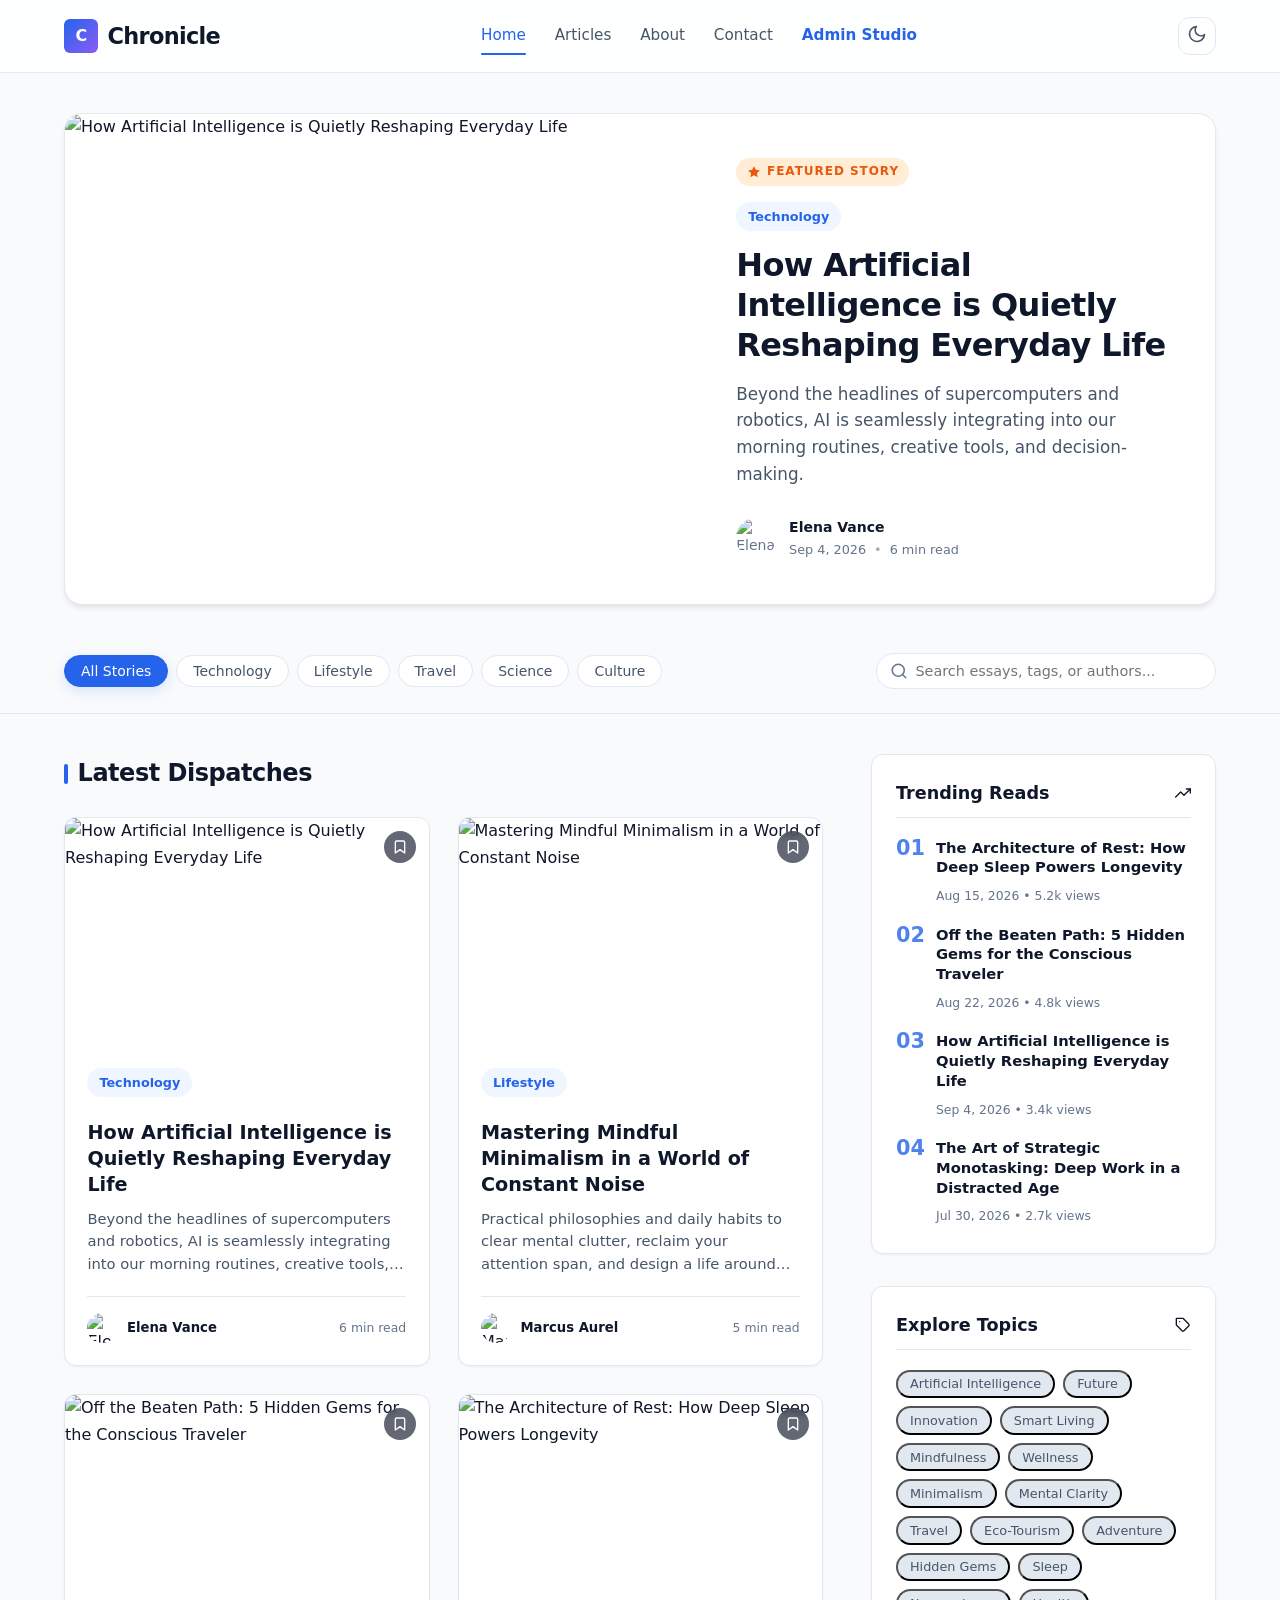
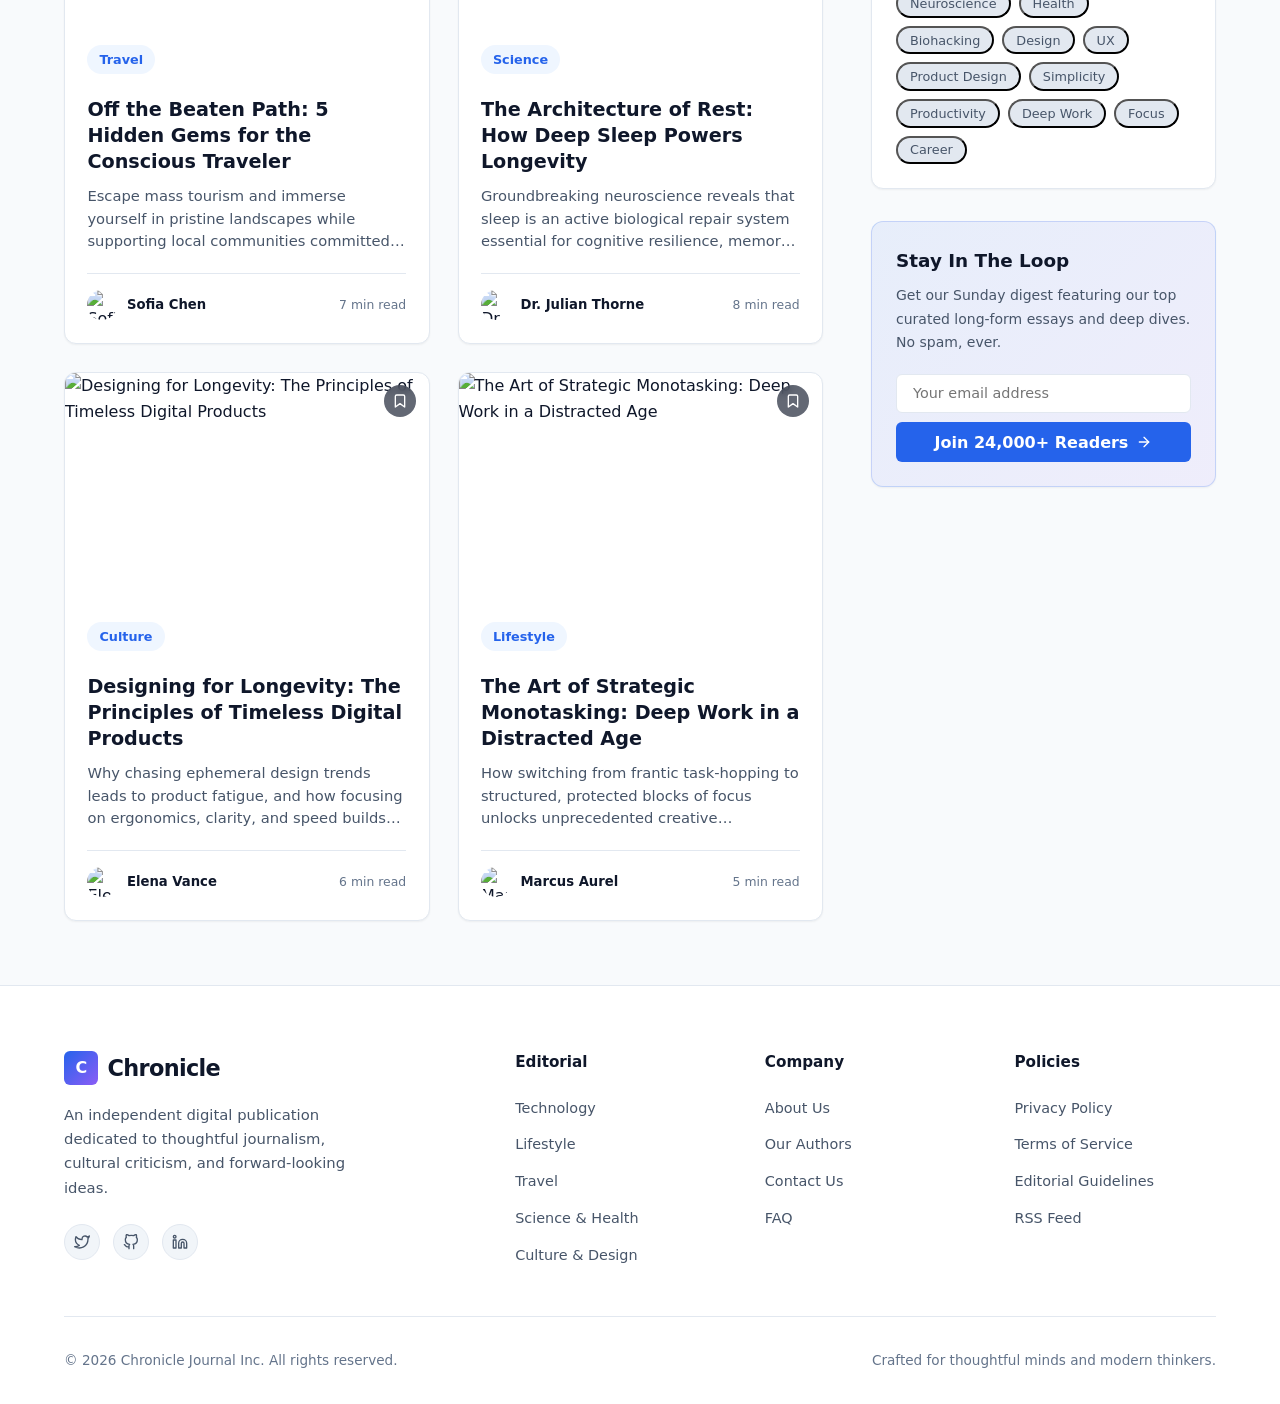
==== commit 66d579d7: "Add Admin Studio with keyword auto-generator and Vercel deployment pipeline" ====
--- a/index.html
+++ b/index.html
@@ -27,6 +27,7 @@
         <a href="#articles" class="nav-link">Articles</a>
         <a href="about.html" class="nav-link">About</a>
         <a href="contact.html" class="nav-link">Contact</a>
+        <a href="admin.html" class="nav-link" style="color: var(--accent); font-weight: 600;">Admin Studio</a>
       </nav>
 
       <!-- Action Buttons -->
--- a/css/style.css
+++ b/css/style.css
@@ -1596,3 +1596,238 @@
     text-align: center;
   }
 }
+
+/* --------------------------------------------------------------------------
+   14. Admin Dashboard Styles
+   -------------------------------------------------------------------------- */
+.admin-header {
+  background: var(--bg-card);
+  border-bottom: 1px solid var(--border-color);
+  padding: 1.25rem 0;
+  margin-bottom: 2rem;
+}
+
+.admin-header-inner {
+  display: flex;
+  align-items: center;
+  justify-content: space-between;
+  flex-wrap: wrap;
+  gap: 1rem;
+}
+
+.admin-badge {
+  background: #f59e0b;
+  color: #000;
+  font-size: 0.75rem;
+  font-weight: 800;
+  padding: 0.2rem 0.6rem;
+  border-radius: var(--radius-full);
+  text-transform: uppercase;
+  margin-left: 0.5rem;
+}
+
+.admin-grid {
+  display: grid;
+  grid-template-columns: 1fr 1.2fr;
+  gap: 2rem;
+  margin-bottom: 3rem;
+}
+
+.admin-card {
+  background: var(--bg-card);
+  border: 1px solid var(--border-color);
+  border-radius: var(--radius-md);
+  padding: 1.75rem;
+  box-shadow: var(--shadow-sm);
+  margin-bottom: 1.5rem;
+}
+
+.admin-card-header {
+  display: flex;
+  align-items: center;
+  justify-content: space-between;
+  margin-bottom: 1.25rem;
+  padding-bottom: 0.75rem;
+  border-bottom: 1px solid var(--border-color);
+}
+
+.admin-card-title {
+  font-size: 1.2rem;
+  font-weight: 700;
+  color: var(--text-primary);
+  display: flex;
+  align-items: center;
+  gap: 0.5rem;
+}
+
+.status-pill {
+  display: inline-flex;
+  align-items: center;
+  gap: 0.35rem;
+  font-size: 0.75rem;
+  font-weight: 600;
+  padding: 0.2rem 0.6rem;
+  border-radius: var(--radius-full);
+}
+
+.status-pill.ready {
+  background: #dcfce7;
+  color: #166534;
+}
+
+[data-theme="dark"] .status-pill.ready {
+  background: rgba(34, 197, 94, 0.2);
+  color: #86efac;
+}
+
+.status-pill.pending {
+  background: #fef3c7;
+  color: #92400e;
+}
+
+[data-theme="dark"] .status-pill.pending {
+  background: rgba(245, 158, 11, 0.2);
+  color: #fde68a;
+}
+
+/* Pipeline Stepper */
+.stepper-container {
+  display: flex;
+  flex-direction: column;
+  gap: 0.85rem;
+  margin: 1.5rem 0;
+  padding: 1.25rem;
+  background: var(--bg-elevated);
+  border-radius: var(--radius-md);
+  border: 1px solid var(--border-color);
+}
+
+.step-item {
+  display: flex;
+  align-items: center;
+  gap: 0.75rem;
+  font-size: 0.9rem;
+  color: var(--text-muted);
+}
+
+.step-item.active {
+  color: var(--accent);
+  font-weight: 600;
+}
+
+.step-item.completed {
+  color: var(--success);
+  font-weight: 600;
+}
+
+.step-icon {
+  width: 22px;
+  height: 22px;
+  border-radius: 50%;
+  border: 2px solid currentColor;
+  display: flex;
+  align-items: center;
+  justify-content: center;
+  font-size: 0.75rem;
+  flex-shrink: 0;
+}
+
+.step-item.completed .step-icon {
+  background: var(--success);
+  color: white;
+  border-color: var(--success);
+}
+
+/* Post Preview in Admin */
+.article-preview-box {
+  border: 1px dashed var(--border-color);
+  border-radius: var(--radius-sm);
+  padding: 1.25rem;
+  margin-top: 1rem;
+  max-height: 480px;
+  overflow-y: auto;
+  background: var(--bg-primary);
+}
+
+.preview-cover-thumb {
+  width: 100%;
+  height: 180px;
+  object-fit: cover;
+  border-radius: var(--radius-sm);
+  margin-bottom: 1rem;
+}
+
+.btn-secondary {
+  display: inline-flex;
+  align-items: center;
+  justify-content: center;
+  gap: 0.5rem;
+  background: var(--bg-elevated);
+  color: var(--text-primary);
+  border: 1px solid var(--border-color);
+  font-weight: 600;
+  padding: 0.65rem 1.25rem;
+  border-radius: var(--radius-sm);
+  cursor: pointer;
+  transition: all var(--transition-fast);
+}
+
+.btn-secondary:hover {
+  background: var(--bg-card);
+  border-color: var(--border-subtle);
+}
+
+.btn-success {
+  background: #10b981;
+  color: white;
+}
+
+.btn-success:hover {
+  background: #059669;
+}
+
+.deploy-success-card {
+  display: none;
+  background: linear-gradient(135deg, rgba(16, 185, 129, 0.12), rgba(37, 99, 235, 0.12));
+  border: 1px solid var(--success);
+  border-radius: var(--radius-md);
+  padding: 1.5rem;
+  margin-top: 1.5rem;
+}
+
+.deploy-success-card.show {
+  display: block;
+}
+
+.posts-table {
+  width: 100%;
+  border-collapse: collapse;
+  margin-top: 1rem;
+  font-size: 0.9rem;
+}
+
+.posts-table th {
+  text-align: left;
+  padding: 0.75rem 1rem;
+  background: var(--bg-elevated);
+  border-bottom: 1px solid var(--border-color);
+  color: var(--text-muted);
+  font-weight: 600;
+}
+
+.posts-table td {
+  padding: 0.85rem 1rem;
+  border-bottom: 1px solid var(--border-color);
+  color: var(--text-primary);
+}
+
+.posts-table tr:hover td {
+  background: var(--bg-elevated);
+}
+
+@media (max-width: 992px) {
+  .admin-grid {
+    grid-template-columns: 1fr;
+  }
+}
+
